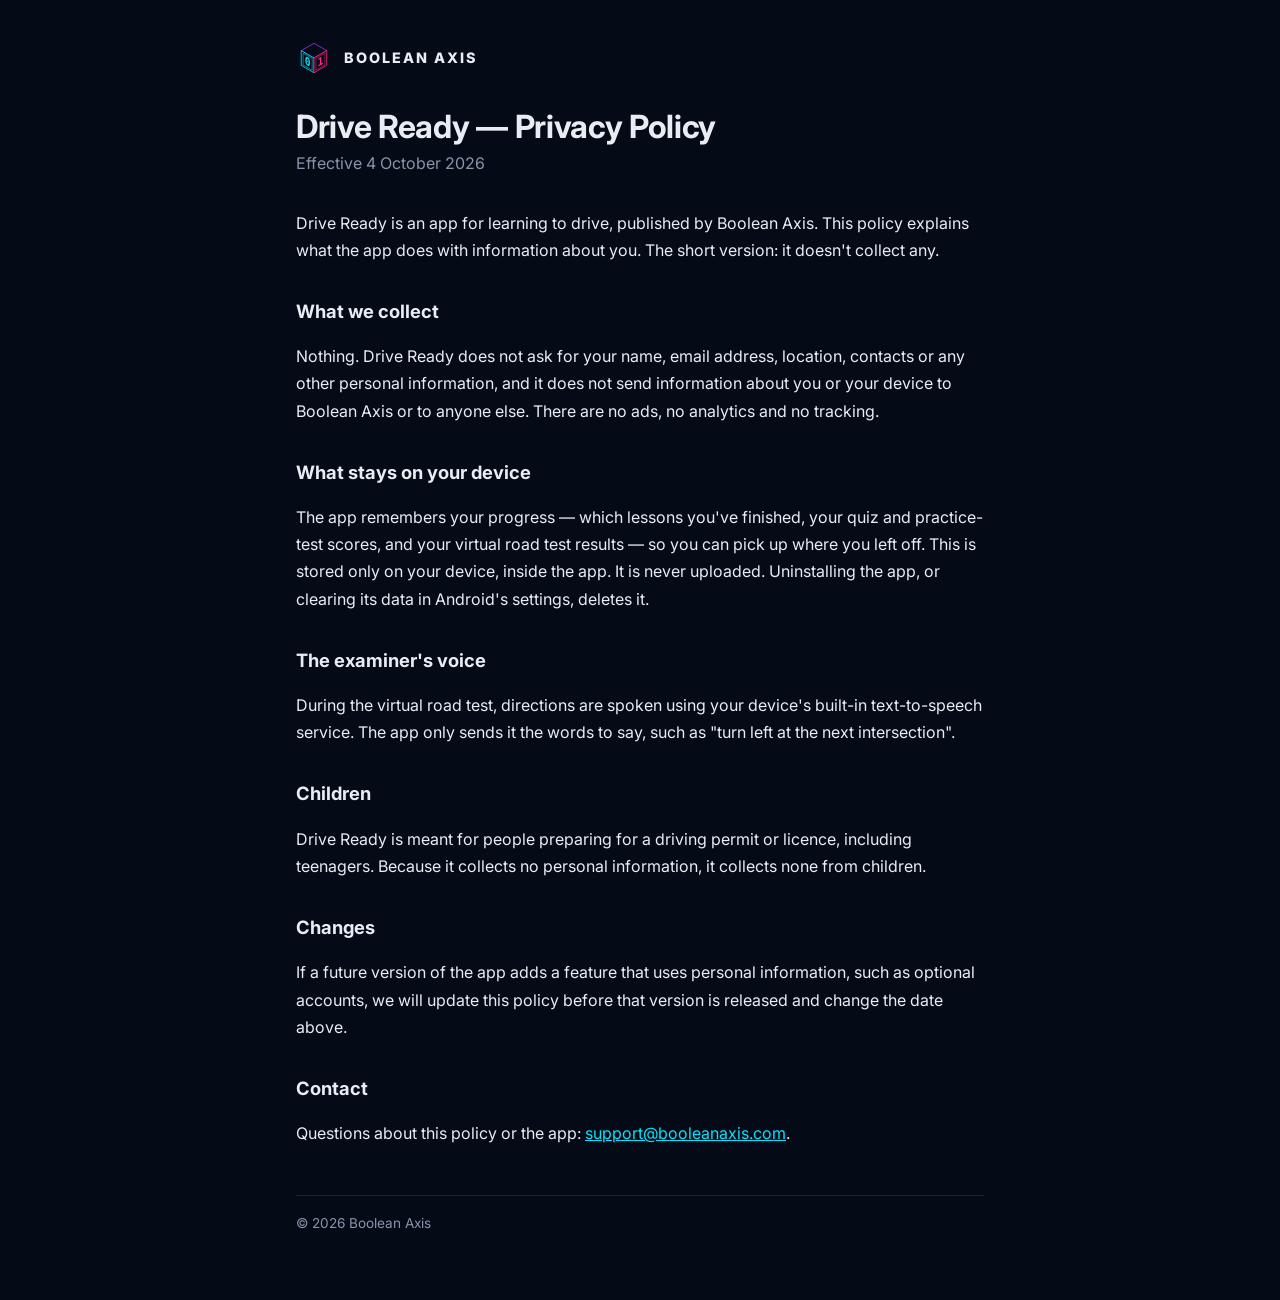
==== driveready/privacy.html @ dfee79d1 "Drive Ready privacy policy Co-Authored-By: Claude Opus 5.5 <noreply@anthropic.com> Claude-Session: h" ====
<!doctype html>
<html lang="en">
<head>
<meta charset="utf-8">
<meta name="viewport" content="width=device-width, initial-scale=1">
<title>Drive Ready — Privacy Policy</title>
<meta name="description" content="Privacy policy for the Drive Ready app by Boolean Axis.">
<meta name="color-scheme" content="dark">
<link rel="icon" href="../favicon.svg" type="image/svg+xml">
<link rel="preconnect" href="https://fonts.googleapis.com">
<link rel="preconnect" href="https://fonts.gstatic.com" crossorigin>
<link href="https://fonts.googleapis.com/css2?family=Inter:wght@400;600;800&display=swap" rel="stylesheet">
<style>
  :root { --bg: #050a17; --fg: #e9ecf3; --muted: #8a93a8; --line: #1b2236; --cyan: #00e5ff; }
  * { box-sizing: border-box; }
  body {
    margin: 0; background: var(--bg); color: var(--fg);
    font: 400 16px/1.7 Inter, system-ui, -apple-system, "Segoe UI", sans-serif;
  }
  .wrap { max-width: 720px; margin: 0 auto; padding: 40px 16px 64px; }
  header { display: flex; align-items: center; gap: 12px; margin-bottom: 32px; }
  header img { width: 36px; height: 36px; }
  header a { color: var(--fg); text-decoration: none; font-weight: 800; letter-spacing: .14em; text-transform: uppercase; font-size: .9rem; }
  h1 { font-size: 2rem; line-height: 1.2; margin: 0 0 4px; letter-spacing: -.01em; }
  .meta { color: var(--muted); margin: 0 0 32px; }
  h2 { font-size: 1.15rem; margin: 32px 0 8px; }
  p, li { color: var(--fg); }
  ul { padding-left: 1.2em; }
  a { color: var(--cyan); }
  footer { margin-top: 48px; padding-top: 16px; border-top: 1px solid var(--line); color: var(--muted); font-size: .85rem; }
</style>
</head>
<body>
<div class="wrap">
  <header><img src="../favicon.svg" alt=""><a href="/">Boolean Axis</a></header>

  <h1>Drive Ready — Privacy Policy</h1>
  <p class="meta">Effective 4 October 2026</p>

  <p>Drive Ready is an app for learning to drive, published by Boolean Axis. This policy
  explains what the app does with information about you. The short version: it doesn't
  collect any.</p>

  <h2>What we collect</h2>
  <p>Nothing. Drive Ready does not ask for your name, email address, location, contacts or
  any other personal information, and it does not send information about you or your
  device to Boolean Axis or to anyone else. There are no ads, no analytics and no
  tracking.</p>

  <h2>What stays on your device</h2>
  <p>The app remembers your progress — which lessons you've finished, your quiz and
  practice-test scores, and your virtual road test results — so you can pick up where you
  left off. This is stored only on your device, inside the app. It is never uploaded.
  Uninstalling the app, or clearing its data in Android's settings, deletes it.</p>

  <h2>The examiner's voice</h2>
  <p>During the virtual road test, directions are spoken using your device's built-in
  text-to-speech service. The app only sends it the words to say, such as "turn left at
  the next intersection".</p>

  <h2>Children</h2>
  <p>Drive Ready is meant for people preparing for a driving permit or licence, including
  teenagers. Because it collects no personal information, it collects none from
  children.</p>

  <h2>Changes</h2>
  <p>If a future version of the app adds a feature that uses personal information, such as
  optional accounts, we will update this policy before that version is released and
  change the date above.</p>

  <h2>Contact</h2>
  <p>Questions about this policy or the app:
  <a href="mailto:support@booleanaxis.com">support@booleanaxis.com</a>.</p>

  <footer>&copy; 2026 Boolean Axis</footer>
</div>
</body>
</html>
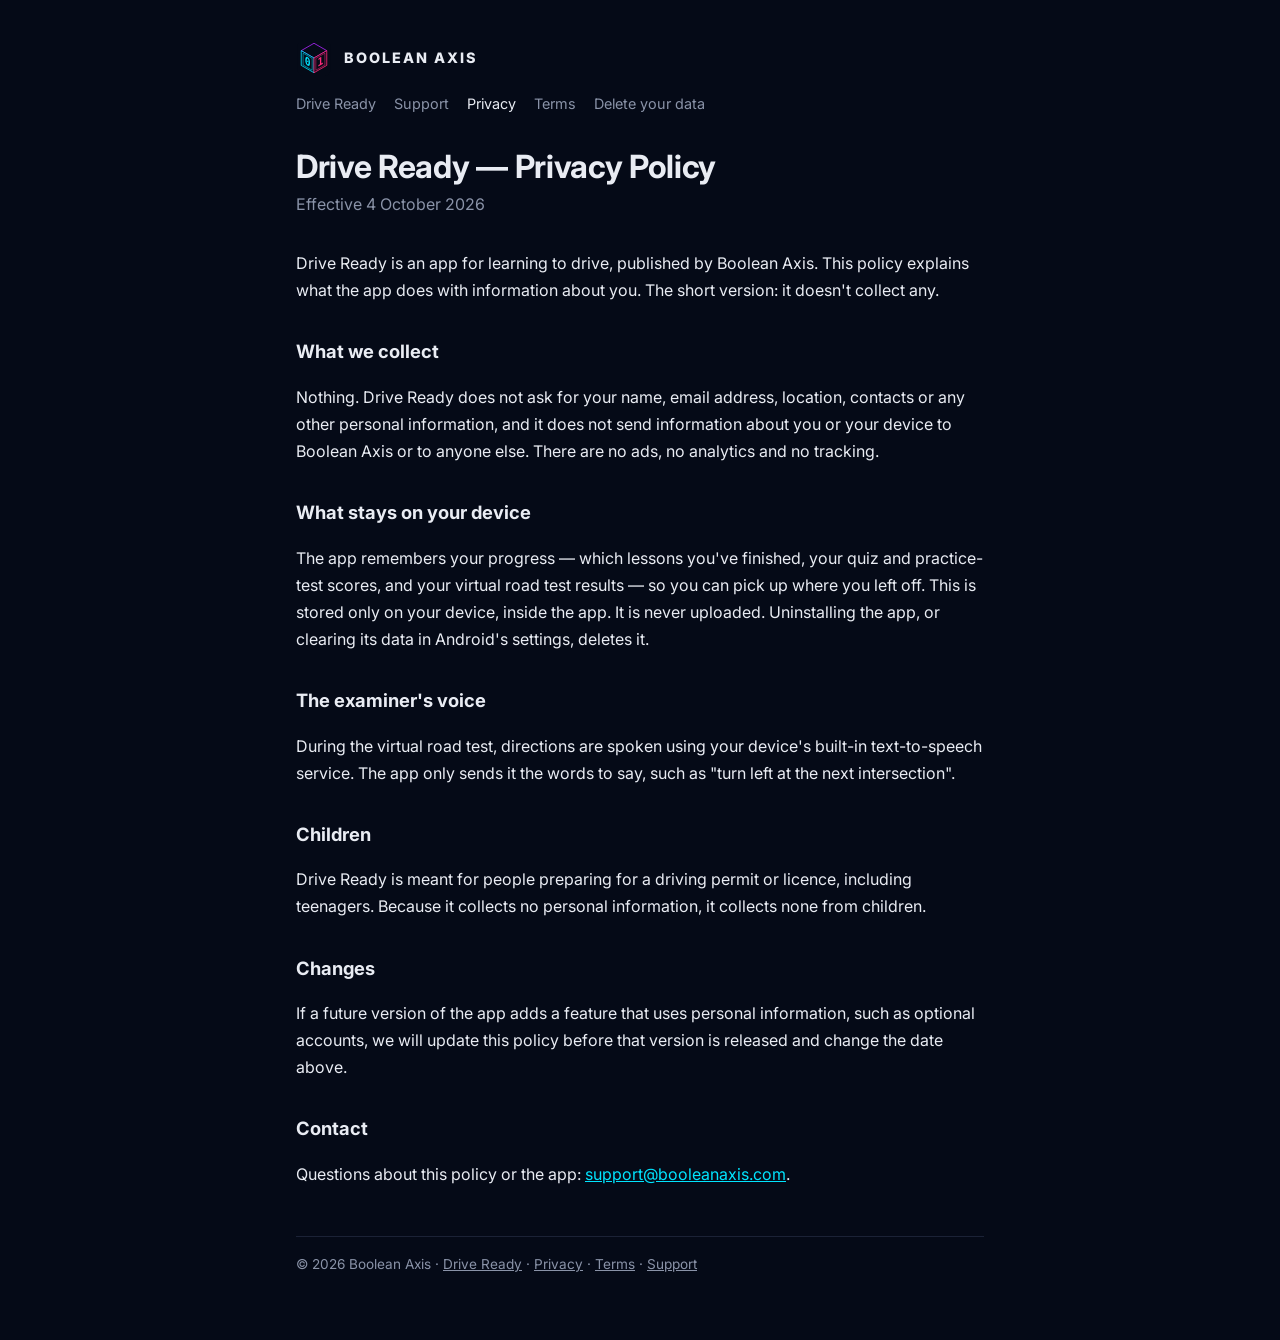
==== commit baa132d5: "Drive Ready pages for Google Play: app page, support, terms, data deletion The privacy policy moves " ====
--- a/driveready/privacy.html
+++ b/driveready/privacy.html
@@ -10,30 +10,18 @@
 <link rel="preconnect" href="https://fonts.googleapis.com">
 <link rel="preconnect" href="https://fonts.gstatic.com" crossorigin>
 <link href="https://fonts.googleapis.com/css2?family=Inter:wght@400;600;800&display=swap" rel="stylesheet">
-<style>
-  :root { --bg: #050a17; --fg: #e9ecf3; --muted: #8a93a8; --line: #1b2236; --cyan: #00e5ff; }
-  * { box-sizing: border-box; }
-  body {
-    margin: 0; background: var(--bg); color: var(--fg);
-    font: 400 16px/1.7 Inter, system-ui, -apple-system, "Segoe UI", sans-serif;
-  }
-  .wrap { max-width: 720px; margin: 0 auto; padding: 40px 16px 64px; }
-  header { display: flex; align-items: center; gap: 12px; margin-bottom: 32px; }
-  header img { width: 36px; height: 36px; }
-  header a { color: var(--fg); text-decoration: none; font-weight: 800; letter-spacing: .14em; text-transform: uppercase; font-size: .9rem; }
-  h1 { font-size: 2rem; line-height: 1.2; margin: 0 0 4px; letter-spacing: -.01em; }
-  .meta { color: var(--muted); margin: 0 0 32px; }
-  h2 { font-size: 1.15rem; margin: 32px 0 8px; }
-  p, li { color: var(--fg); }
-  ul { padding-left: 1.2em; }
-  a { color: var(--cyan); }
-  footer { margin-top: 48px; padding-top: 16px; border-top: 1px solid var(--line); color: var(--muted); font-size: .85rem; }
-</style>
+<link rel="stylesheet" href="style.css">
 </head>
 <body>
 <div class="wrap">
-  <header><img src="../favicon.svg" alt=""><a href="/">Boolean Axis</a></header>
-
+  <header class="site"><img src="../favicon.svg" alt=""><a href="/">Boolean Axis</a></header>
+  <nav class="app" aria-label="Drive Ready">
+    <a href="./">Drive Ready</a>
+    <a href="support.html">Support</a>
+    <a href="privacy.html" aria-current="page">Privacy</a>
+    <a href="terms.html">Terms</a>
+    <a href="delete-data.html">Delete your data</a>
+  </nav>
   <h1>Drive Ready — Privacy Policy</h1>
   <p class="meta">Effective 4 October 2026</p>
 
@@ -72,7 +60,9 @@
   <p>Questions about this policy or the app:
   <a href="mailto:support@booleanaxis.com">support@booleanaxis.com</a>.</p>
 
-  <footer>&copy; 2026 Boolean Axis</footer>
+  
+
+  <footer>&copy; 2026 Boolean Axis · <a href="./">Drive Ready</a> · <a href="privacy.html">Privacy</a> · <a href="terms.html">Terms</a> · <a href="support.html">Support</a></footer>
 </div>
 </body>
 </html>
--- a/driveready/style.css
+++ b/driveready/style.css
@@ -0,0 +1,28 @@
+/* Shared by the Drive Ready pages. Palette from the Boolean Axis logo. */
+:root { --bg: #050a17; --fg: #e9ecf3; --muted: #8a93a8; --line: #1b2236; --cyan: #00e5ff; --violet: #b026ff; --pink: #ff2a7a; }
+* { box-sizing: border-box; }
+body {
+  margin: 0; background: var(--bg); color: var(--fg);
+  font: 400 16px/1.7 Inter, system-ui, -apple-system, "Segoe UI", sans-serif;
+}
+.wrap { max-width: 720px; margin: 0 auto; padding: 40px 16px 64px; }
+header.site { display: flex; align-items: center; gap: 12px; margin-bottom: 32px; }
+header.site img { width: 36px; height: 36px; }
+header.site a { color: var(--fg); text-decoration: none; font-weight: 800; letter-spacing: .14em; text-transform: uppercase; font-size: .9rem; }
+nav.app { display: flex; flex-wrap: wrap; gap: 6px 18px; margin: -16px 0 32px; font-size: .9rem; }
+nav.app a { color: var(--muted); text-decoration: none; }
+nav.app a:hover, nav.app a[aria-current] { color: var(--fg); }
+h1 { font-size: 2rem; line-height: 1.2; margin: 0 0 4px; letter-spacing: -.01em; }
+.meta { color: var(--muted); margin: 0 0 32px; }
+h2 { font-size: 1.15rem; margin: 32px 0 8px; }
+ul { padding-left: 1.2em; }
+a { color: var(--cyan); }
+.lede { font-size: 1.1rem; color: var(--muted); }
+.cards { display: grid; grid-template-columns: repeat(auto-fit, minmax(200px, 1fr)); gap: 12px; margin: 28px 0; }
+.cards a { display: block; padding: 16px; border: 1px solid var(--line); border-radius: 12px; color: var(--fg); text-decoration: none; }
+.cards a:hover { border-color: var(--violet); }
+.cards strong { display: block; }
+.cards span { color: var(--muted); font-size: .9rem; }
+.note { border-left: 3px solid var(--pink); padding: 4px 0 4px 14px; color: var(--fg); }
+footer { margin-top: 48px; padding-top: 16px; border-top: 1px solid var(--line); color: var(--muted); font-size: .85rem; }
+footer a { color: var(--muted); }
